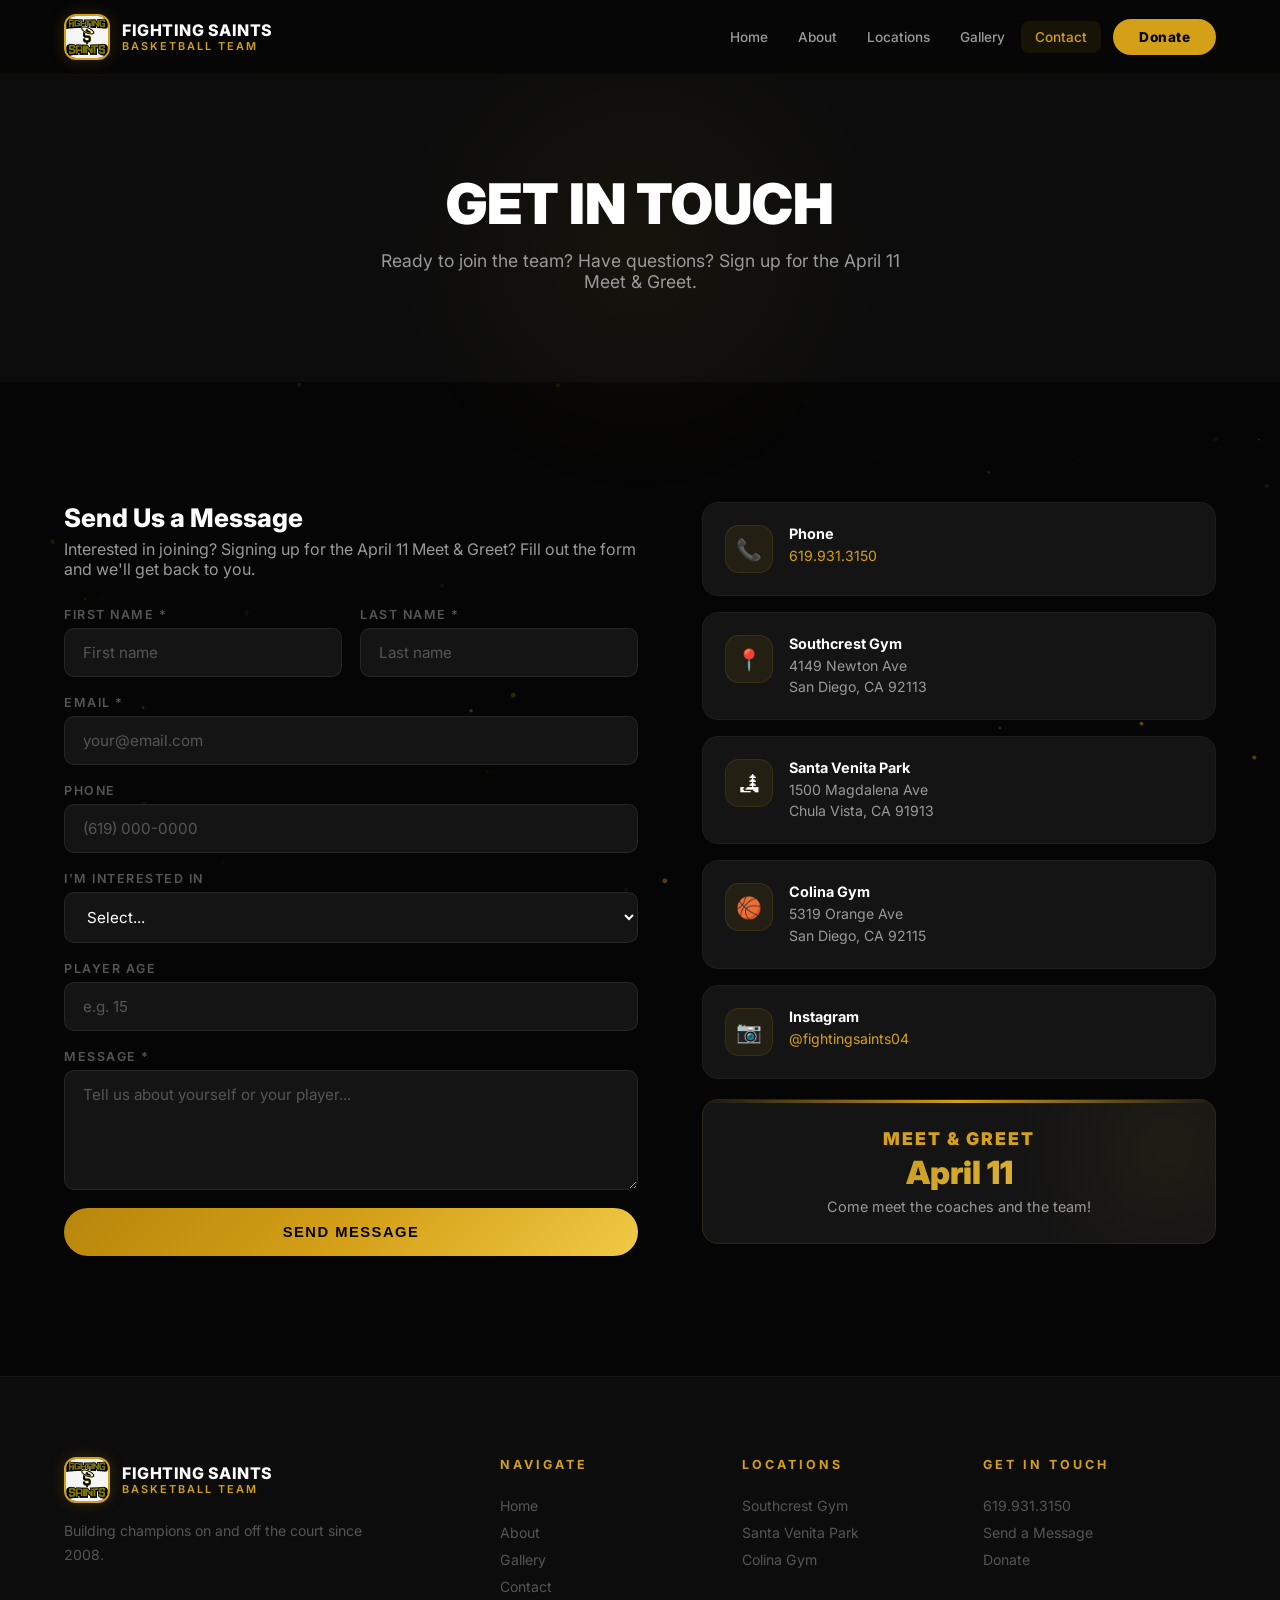
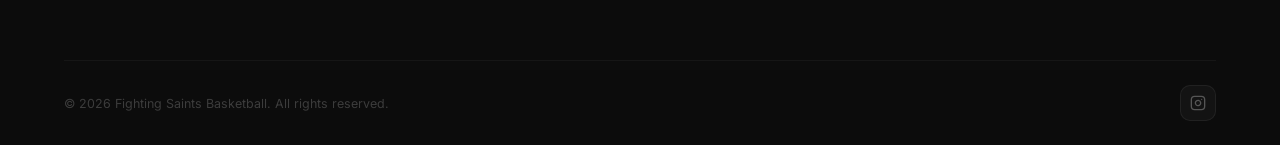
==== contact.html @ 41a9d27e "Fighting Saints Basketball website - complete build Full static site with black & gold theme, partic" ====
<!DOCTYPE html>
<html lang="en">
<head>
  <meta charset="UTF-8">
  <meta name="viewport" content="width=device-width, initial-scale=1.0">
  <title>Contact | Fighting Saints Basketball</title>
  <link rel="preconnect" href="https://fonts.googleapis.com">
  <link href="https://fonts.googleapis.com/css2?family=Inter:wght@400;500;600;700;800;900&display=swap" rel="stylesheet">
  <link rel="stylesheet" href="css/styles.css">
  <link rel="icon" href="images/logo.jpeg">
</head>
<body>
  <canvas id="particles"></canvas>

  <header class="header">
    <nav class="nav">
      <a href="index.html" class="logo">
        <img src="images/logo.jpeg" alt="Fighting Saints" class="logo-img">
        <div class="logo-text">Fighting Saints<span>Basketball Team</span></div>
      </a>
      <div class="nav-links">
        <a href="index.html">Home</a>
        <a href="index.html#about">About</a>
        <a href="index.html#locations">Locations</a>
        <a href="gallery.html">Gallery</a>
        <a href="contact.html" class="active">Contact</a>
        <a href="donate.html" class="btn-donate">Donate</a>
      </div>
      <button class="menu-toggle" aria-label="Menu"><span></span><span></span><span></span></button>
    </nav>
  </header>

  <section class="page-hero">
    <h1>Get in Touch</h1>
    <p>Ready to join the team? Have questions? Sign up for the April 11 Meet &amp; Greet.</p>
  </section>

  <section class="section">
    <div class="container">
      <div class="contact-grid">
        <div class="reveal-left">
          <h3 style="font-size:1.6rem; font-weight:800; margin-bottom:6px;">Send Us a Message</h3>
          <p style="color:var(--gray); margin-bottom:28px;">Interested in joining? Signing up for the April 11 Meet &amp; Greet? Fill out the form and we'll get back to you.</p>
          <form class="contact-form">
            <div class="form-row">
              <div class="form-group"><label for="firstName">First Name *</label><input type="text" id="firstName" name="name" required placeholder="First name"></div>
              <div class="form-group"><label for="lastName">Last Name *</label><input type="text" id="lastName" required placeholder="Last name"></div>
            </div>
            <div class="form-group"><label for="email">Email *</label><input type="email" id="email" name="email" required placeholder="your@email.com"></div>
            <div class="form-group"><label for="phone">Phone</label><input type="tel" id="phone" placeholder="(619) 000-0000"></div>
            <div class="form-group">
              <label for="subject">I'm Interested In</label>
              <select id="subject">
                <option value="">Select...</option>
                <option value="meetgreet">April 11 Meet &amp; Greet</option>
                <option value="tryout">Player Tryouts</option>
                <option value="volunteer">Volunteering / Coaching</option>
                <option value="donate">Donations</option>
                <option value="other">Other</option>
              </select>
            </div>
            <div class="form-group"><label for="playerAge">Player Age</label><input type="number" id="playerAge" min="5" max="19" placeholder="e.g. 15"></div>
            <div class="form-group"><label for="message">Message *</label><textarea id="message" name="message" required placeholder="Tell us about yourself or your player..."></textarea></div>
            <button type="submit" class="btn btn-gold" style="width:100%;">Send Message</button>
          </form>
        </div>
        <div class="reveal-right">
          <div class="contact-cards">
            <div class="contact-card"><div class="contact-icon">&#128222;</div><div><h4>Phone</h4><p><a href="tel:6199313150" style="color:var(--gold);">619.931.3150</a></p></div></div>
            <div class="contact-card"><div class="contact-icon">&#128205;</div><div><h4>Southcrest Gym</h4><p>4149 Newton Ave<br>San Diego, CA 92113</p></div></div>
            <div class="contact-card"><div class="contact-icon">&#127966;</div><div><h4>Santa Venita Park</h4><p>1500 Magdalena Ave<br>Chula Vista, CA 91913</p></div></div>
            <div class="contact-card"><div class="contact-icon">&#127936;</div><div><h4>Colina Gym</h4><p>5319 Orange Ave<br>San Diego, CA 92115</p></div></div>
            <div class="contact-card"><div class="contact-icon">&#128247;</div><div><h4>Instagram</h4><p><a href="https://www.instagram.com/fightingsaints04" target="_blank" rel="noopener" style="color:var(--gold);">@fightingsaints04</a></p></div></div>
          </div>
          <div class="meet-greet reveal" style="margin-top:20px; padding:28px;">
            <h3 style="font-size:1.1rem;">Meet &amp; Greet</h3>
            <div class="date-big" style="font-size:2rem;">April 11</div>
            <p class="details" style="margin:8px 0 0; font-size:0.9rem;">Come meet the coaches and the team!</p>
          </div>
        </div>
      </div>
    </div>
  </section>

  <footer class="footer">
    <div class="container">
      <div class="footer-grid">
        <div class="footer-brand">
          <a href="index.html" class="logo"><img src="images/logo.jpeg" alt="Fighting Saints" class="logo-img"><div class="logo-text">Fighting Saints<span>Basketball Team</span></div></a>
          <p style="margin-top:16px;">Building champions on and off the court since 2008.</p>
        </div>
        <div class="footer-col"><h4>Navigate</h4><a href="index.html">Home</a><a href="index.html#about">About</a><a href="gallery.html">Gallery</a><a href="contact.html">Contact</a></div>
        <div class="footer-col"><h4>Locations</h4><a href="index.html#locations">Southcrest Gym</a><a href="index.html#locations">Santa Venita Park</a><a href="index.html#locations">Colina Gym</a></div>
        <div class="footer-col"><h4>Get in Touch</h4><a href="tel:6199313150">619.931.3150</a><a href="contact.html">Send a Message</a><a href="donate.html">Donate</a></div>
      </div>
      <div class="footer-bottom">
        <p>&copy; 2026 Fighting Saints Basketball. All rights reserved.</p>
        <div class="social-links"><a href="https://www.instagram.com/fightingsaints04" target="_blank" rel="noopener" aria-label="Instagram"><svg width="16" height="16" viewBox="0 0 24 24" fill="none" stroke="currentColor" stroke-width="2" stroke-linecap="round" stroke-linejoin="round"><rect x="2" y="2" width="20" height="20" rx="5"/><path d="M16 11.37A4 4 0 1 1 12.63 8 4 4 0 0 1 16 11.37z"/><line x1="17.5" y1="6.5" x2="17.51" y2="6.5"/></svg></a></div>
      </div>
    </div>
  </footer>

  <script src="js/main.js"></script>
</body>
</html>
---- css/styles.css ----
/* ===== RESET & VARIABLES ===== */
*, *::before, *::after { margin: 0; padding: 0; box-sizing: border-box; }

:root {
  --black: #050505;
  --black-2: #0c0c0c;
  --black-3: #141414;
  --black-card: #111111;
  --gold: #d4a017;
  --gold-light: #f0c946;
  --gold-dark: #b8860b;
  --gold-glow: rgba(212,160,23,0.35);
  --gold-subtle: rgba(212,160,23,0.08);
  --white: #ffffff;
  --gray: #999;
  --gray-dark: #555;
  --radius: 16px;
  --radius-sm: 10px;
  --transition: all 0.35s cubic-bezier(.4,0,.2,1);
}

html { scroll-behavior: smooth; font-size: 16px; }

body {
  font-family: 'Inter', system-ui, -apple-system, sans-serif;
  color: var(--white);
  background: var(--black);
  overflow-x: hidden;
  -webkit-font-smoothing: antialiased;
}

a { text-decoration: none; color: inherit; transition: var(--transition); }
ul { list-style: none; }
img { max-width: 100%; height: auto; display: block; }
.container { max-width: 1200px; margin: 0 auto; padding: 0 24px; }

/* ===== PARTICLE CANVAS ===== */
#particles {
  position: fixed;
  top: 0; left: 0;
  width: 100%; height: 100%;
  z-index: 0;
  pointer-events: none;
}

/* ===== HEADER ===== */
.header {
  position: fixed; top: 0; left: 0; width: 100%; z-index: 1000;
  background: rgba(5,5,5,0.7);
  backdrop-filter: blur(24px);
  -webkit-backdrop-filter: blur(24px);
  border-bottom: 1px solid rgba(212,160,23,0.06);
  transition: var(--transition);
}
.header.scrolled {
  background: rgba(5,5,5,0.95);
  border-bottom-color: rgba(212,160,23,0.15);
  box-shadow: 0 4px 30px rgba(0,0,0,0.5);
}

.nav {
  display: flex; align-items: center; justify-content: space-between;
  padding: 14px 24px; max-width: 1200px; margin: 0 auto;
}

.logo { display: flex; align-items: center; gap: 12px; }
.logo-img {
  width: 46px; height: 46px; border-radius: 12px;
  object-fit: cover; border: 2px solid var(--gold);
  box-shadow: 0 0 15px rgba(212,160,23,0.2);
}
.logo-text {
  font-size: 1rem; font-weight: 800; color: var(--white);
  letter-spacing: 0.5px; text-transform: uppercase; line-height: 1.2;
}
.logo-text span { color: var(--gold); display: block; font-size: 0.68rem; letter-spacing: 2px; font-weight: 600; }

.nav-links { display: flex; align-items: center; gap: 2px; }
.nav-links a {
  color: rgba(255,255,255,0.6); padding: 8px 14px; border-radius: 8px;
  font-weight: 500; font-size: 0.85rem; transition: var(--transition);
}
.nav-links a:hover, .nav-links a.active { color: var(--gold); background: var(--gold-subtle); }
.nav-links .btn-donate {
  background: var(--gold); color: var(--black); font-weight: 800;
  padding: 10px 26px; border-radius: 50px; margin-left: 10px; letter-spacing: 0.5px;
}
.nav-links .btn-donate:hover {
  background: var(--gold-light); transform: translateY(-2px);
  box-shadow: 0 4px 25px var(--gold-glow);
}

.menu-toggle {
  display: none; flex-direction: column; gap: 5px;
  background: none; border: none; cursor: pointer; padding: 8px; z-index: 1001;
}
.menu-toggle span { width: 24px; height: 2px; background: var(--gold); border-radius: 2px; transition: var(--transition); }

/* ===== HERO ===== */
.hero {
  position: relative; min-height: 100vh;
  display: flex; align-items: center; justify-content: center;
  text-align: center; overflow: hidden;
}
.hero-bg {
  position: absolute; inset: 0; z-index: 1;
}
.hero-bg-img {
  position: absolute; inset: 0;
  background: url('') center/cover no-repeat;
  filter: brightness(0.15);
}
.hero-bg::after {
  content: ''; position: absolute; inset: 0;
  background:
    radial-gradient(ellipse at 30% 40%, rgba(212,160,23,0.12) 0%, transparent 55%),
    radial-gradient(ellipse at 70% 60%, rgba(212,160,23,0.08) 0%, transparent 55%),
    linear-gradient(180deg, rgba(5,5,5,0.6) 0%, var(--black) 100%);
}

.hero-content {
  position: relative; z-index: 2;
  padding: 140px 24px 100px; max-width: 950px;
}

.hero-logo {
  width: 130px; height: 130px; border-radius: 28px;
  object-fit: cover; margin: 0 auto 36px;
  border: 3px solid rgba(212,160,23,0.5);
  box-shadow: 0 0 60px rgba(212,160,23,0.2), 0 0 120px rgba(212,160,23,0.08);
  animation: logoPulse 4s ease-in-out infinite;
}
@keyframes logoPulse {
  0%, 100% { box-shadow: 0 0 60px rgba(212,160,23,0.2), 0 0 120px rgba(212,160,23,0.08); }
  50% { box-shadow: 0 0 80px rgba(212,160,23,0.35), 0 0 160px rgba(212,160,23,0.12); }
}

.hero-badge {
  display: inline-flex; align-items: center; gap: 8px;
  background: var(--gold-subtle); color: var(--gold);
  padding: 10px 28px; border-radius: 50px;
  font-size: 0.78rem; font-weight: 700; letter-spacing: 3px; text-transform: uppercase;
  margin-bottom: 28px; border: 1px solid rgba(212,160,23,0.2);
  animation: badgeGlow 3s ease-in-out infinite;
}
.hero-badge .pulse-dot {
  width: 8px; height: 8px; background: var(--gold); border-radius: 50%;
  animation: pulseDot 2s ease-in-out infinite;
}
@keyframes pulseDot {
  0%, 100% { opacity: 1; transform: scale(1); }
  50% { opacity: 0.4; transform: scale(0.7); }
}
@keyframes badgeGlow {
  0%, 100% { box-shadow: none; }
  50% { box-shadow: 0 0 20px rgba(212,160,23,0.15); }
}

.hero h1 {
  font-size: clamp(3rem, 7vw, 5.5rem); font-weight: 900;
  line-height: 1.02; margin-bottom: 24px;
  text-transform: uppercase; letter-spacing: -2px;
}
.hero h1 .gold {
  color: var(--gold);
  text-shadow: 0 0 60px rgba(212,160,23,0.25);
  background: linear-gradient(135deg, var(--gold-dark), var(--gold-light));
  -webkit-background-clip: text; -webkit-text-fill-color: transparent;
  background-clip: text;
}

.hero-sub {
  font-size: 1.2rem; color: rgba(255,255,255,0.55);
  max-width: 620px; margin: 0 auto 28px; line-height: 1.7;
}

.hero-cta-box {
  background: rgba(212,160,23,0.06); border: 1px solid rgba(212,160,23,0.15);
  border-radius: var(--radius); padding: 20px 40px;
  display: inline-block; margin-bottom: 36px;
  backdrop-filter: blur(10px);
}
.hero-cta-box .label { font-size: 0.75rem; color: var(--gray); letter-spacing: 2px; text-transform: uppercase; }
.hero-cta-box .date { font-size: 1.8rem; font-weight: 900; color: var(--gold); }

.hero-buttons { display: flex; gap: 16px; justify-content: center; flex-wrap: wrap; }

/* Scroll indicator */
.scroll-indicator {
  position: absolute; bottom: 40px; left: 50%; transform: translateX(-50%);
  z-index: 3; display: flex; flex-direction: column; align-items: center; gap: 8px;
}
.scroll-indicator span { font-size: 0.7rem; color: var(--gray-dark); letter-spacing: 3px; text-transform: uppercase; }
.scroll-line {
  width: 1px; height: 50px; background: linear-gradient(to bottom, var(--gold), transparent);
  animation: scrollPulse 2s ease-in-out infinite;
}
@keyframes scrollPulse {
  0%,100% { opacity: 0.3; height: 40px; }
  50% { opacity: 1; height: 55px; }
}

/* ===== BUTTONS ===== */
.btn {
  display: inline-flex; align-items: center; justify-content: center; gap: 8px;
  padding: 16px 38px; border-radius: 50px; font-weight: 700; font-size: 0.92rem;
  cursor: pointer; border: none; transition: var(--transition);
  text-transform: uppercase; letter-spacing: 1.5px; white-space: nowrap;
  position: relative; overflow: hidden;
}
.btn::before {
  content: ''; position: absolute; top: 0; left: -100%;
  width: 100%; height: 100%;
  background: linear-gradient(90deg, transparent, rgba(255,255,255,0.15), transparent);
  transition: left 0.5s;
}
.btn:hover::before { left: 100%; }

.btn-gold { background: linear-gradient(135deg, var(--gold-dark), var(--gold), var(--gold-light)); color: var(--black); }
.btn-gold:hover { transform: translateY(-3px); box-shadow: 0 8px 40px var(--gold-glow); }
.btn-outline { background: transparent; color: var(--white); border: 2px solid rgba(255,255,255,0.2); }
.btn-outline:hover { border-color: var(--gold); color: var(--gold); transform: translateY(-3px); }
.btn-white { background: var(--white); color: var(--black); }
.btn-white:hover { transform: translateY(-3px); box-shadow: 0 8px 30px rgba(255,255,255,0.15); }
.btn-sm { padding: 12px 28px; font-size: 0.82rem; }

/* ===== SECTIONS ===== */
.section { padding: 120px 0; position: relative; z-index: 1; }
.section-dark { background: var(--black-2); }

.section-header { text-align: center; margin-bottom: 72px; }
.section-label {
  display: inline-block; color: var(--gold); font-weight: 700;
  font-size: 0.75rem; letter-spacing: 5px; text-transform: uppercase; margin-bottom: 14px;
}
.section-header h2 {
  font-size: clamp(2.2rem, 4.5vw, 3.2rem); font-weight: 900;
  margin-bottom: 16px; line-height: 1.1; text-transform: uppercase;
}
.section-header p { font-size: 1.05rem; color: var(--gray); max-width: 580px; margin: 0 auto; }

/* ===== PHOTO MARQUEE (infinite scroll) ===== */
.marquee-section { padding: 80px 0; overflow: hidden; position: relative; z-index: 1; }
.marquee-track {
  display: flex; gap: 16px; width: max-content;
  animation: marquee 40s linear infinite;
}
.marquee-track:hover { animation-play-state: paused; }

@keyframes marquee {
  0% { transform: translateX(0); }
  100% { transform: translateX(-50%); }
}

.marquee-item {
  width: 320px; height: 220px; border-radius: var(--radius);
  overflow: hidden; flex-shrink: 0; position: relative;
  border: 1px solid rgba(255,255,255,0.05);
}
.marquee-item img {
  width: 100%; height: 100%; object-fit: cover;
  transition: transform 0.6s ease;
}
.marquee-item:hover img { transform: scale(1.08); }
.marquee-item::after {
  content: ''; position: absolute; inset: 0;
  background: linear-gradient(to top, rgba(0,0,0,0.5), transparent 60%);
  opacity: 0; transition: var(--transition);
}
.marquee-item:hover::after { opacity: 1; }

/* Second marquee - reverse direction */
.marquee-track-reverse { animation-direction: reverse; }

/* ===== MEET & GREET ===== */
.meet-greet {
  background: var(--black-3); border: 1px solid rgba(212,160,23,0.12);
  border-radius: var(--radius); padding: 56px 48px; text-align: center;
  position: relative; overflow: hidden;
}
.meet-greet::before {
  content: ''; position: absolute; top: 0; left: 0;
  width: 100%; height: 3px;
  background: linear-gradient(90deg, transparent, var(--gold), transparent);
}
.meet-greet::after {
  content: ''; position: absolute; top: -100px; right: -100px;
  width: 300px; height: 300px;
  background: radial-gradient(circle, rgba(212,160,23,0.06), transparent 70%);
}
.meet-greet h3 {
  font-size: 1.6rem; font-weight: 900; color: var(--gold);
  text-transform: uppercase; margin-bottom: 6px; letter-spacing: 2px;
}
.meet-greet .date-big {
  font-size: clamp(2.5rem, 5vw, 4rem); font-weight: 900; line-height: 1.1;
  background: linear-gradient(135deg, var(--gold-dark), var(--gold-light));
  -webkit-background-clip: text; -webkit-text-fill-color: transparent; background-clip: text;
}
.meet-greet .details { color: var(--gray); font-size: 1.05rem; margin: 16px 0 32px; }

.countdown { display: flex; gap: 14px; justify-content: center; margin-bottom: 36px; flex-wrap: wrap; }
.countdown-item {
  background: rgba(212,160,23,0.05); border: 1px solid rgba(212,160,23,0.12);
  border-radius: 14px; padding: 18px 24px; min-width: 90px;
  transition: var(--transition);
}
.countdown-item:hover { border-color: rgba(212,160,23,0.3); background: rgba(212,160,23,0.08); }
.countdown-item .number { font-size: 2.4rem; font-weight: 900; color: var(--gold); line-height: 1; }
.countdown-item .unit { font-size: 0.65rem; color: var(--gray-dark); text-transform: uppercase; letter-spacing: 3px; margin-top: 6px; }

/* ===== STATS BAR ===== */
.stats-bar {
  display: grid; grid-template-columns: repeat(4, 1fr); gap: 1px;
  background: rgba(212,160,23,0.08); border-radius: var(--radius);
  overflow: hidden; border: 1px solid rgba(212,160,23,0.1);
}
.stat-item {
  padding: 40px 24px; text-align: center; background: var(--black-2);
  transition: var(--transition);
}
.stat-item:hover { background: var(--black-3); }
.stat-number {
  font-size: 2.8rem; font-weight: 900; color: var(--gold); line-height: 1;
  background: linear-gradient(135deg, var(--gold-dark), var(--gold-light));
  -webkit-background-clip: text; -webkit-text-fill-color: transparent; background-clip: text;
}
.stat-label { font-size: 0.72rem; color: var(--gray); text-transform: uppercase; letter-spacing: 3px; margin-top: 8px; }

/* ===== LOCATION CARDS ===== */
.locations-grid { display: grid; grid-template-columns: repeat(3, 1fr); gap: 20px; }
.location-card {
  background: var(--black-card); border: 1px solid rgba(255,255,255,0.04);
  border-radius: var(--radius); padding: 36px; transition: var(--transition);
  position: relative; overflow: hidden;
}
.location-card::before {
  content: ''; position: absolute; top: 0; left: 0;
  width: 100%; height: 3px; background: var(--gold);
  transform: scaleX(0); transform-origin: left; transition: transform 0.5s ease;
}
.location-card:hover::before { transform: scaleX(1); }
.location-card:hover { border-color: rgba(212,160,23,0.15); transform: translateY(-6px); box-shadow: 0 20px 60px rgba(0,0,0,0.4); }
.location-card::after {
  content: ''; position: absolute; top: -80px; right: -80px;
  width: 200px; height: 200px;
  background: radial-gradient(circle, rgba(212,160,23,0.04), transparent 70%);
  opacity: 0; transition: var(--transition);
}
.location-card:hover::after { opacity: 1; }

.location-badge {
  display: inline-block; padding: 5px 14px; border-radius: 50px;
  font-size: 0.68rem; font-weight: 700; text-transform: uppercase; letter-spacing: 1.5px; margin-bottom: 18px;
}
.badge-indoor { background: rgba(212,160,23,0.1); color: var(--gold); border: 1px solid rgba(212,160,23,0.15); }
.badge-outdoor { background: rgba(76,175,80,0.1); color: #66bb6a; border: 1px solid rgba(76,175,80,0.15); }
.location-card h3 { font-size: 1.35rem; font-weight: 800; margin-bottom: 10px; }
.location-card .address { color: var(--gray); font-size: 0.92rem; margin-bottom: 20px; line-height: 1.7; }
.location-card .map-link {
  color: var(--gold); font-weight: 600; font-size: 0.88rem;
  display: inline-flex; align-items: center; gap: 6px;
}
.location-card .map-link:hover { color: var(--gold-light); gap: 10px; }

/* ===== FOUNDER ===== */
.founder-grid { display: grid; grid-template-columns: 420px 1fr; gap: 72px; align-items: center; }
.founder-image { position: relative; }
.founder-image img {
  width: 100%; height: 520px; object-fit: cover; object-position: top;
  border-radius: var(--radius); border: 2px solid rgba(212,160,23,0.2);
}
.founder-image::before {
  content: ''; position: absolute; inset: -2px; border-radius: var(--radius);
  background: linear-gradient(135deg, var(--gold), transparent 50%);
  z-index: -1; opacity: 0.3;
}
.founder-image::after {
  content: ''; position: absolute; bottom: -16px; right: -16px;
  width: 140px; height: 140px; border: 2px solid rgba(212,160,23,0.2);
  border-radius: var(--radius); z-index: -1;
}
.founder-content .section-label { text-align: left; }
.founder-content h2 { font-size: 2.8rem; font-weight: 900; margin-bottom: 6px; text-transform: uppercase; }
.founder-content .title { color: var(--gold); font-weight: 600; font-size: 1.1rem; margin-bottom: 28px; letter-spacing: 1px; }
.founder-content p { color: var(--gray); font-size: 1.02rem; margin-bottom: 16px; line-height: 1.8; }
.founder-stats {
  display: flex; gap: 40px; margin-top: 36px; padding-top: 36px;
  border-top: 1px solid rgba(255,255,255,0.06);
}
.founder-stat .number {
  font-size: 2.2rem; font-weight: 900; line-height: 1;
  background: linear-gradient(135deg, var(--gold-dark), var(--gold-light));
  -webkit-background-clip: text; -webkit-text-fill-color: transparent; background-clip: text;
}
.founder-stat .label { font-size: 0.72rem; color: var(--gray-dark); text-transform: uppercase; letter-spacing: 2px; margin-top: 6px; }

/* ===== VISION / MISSION ===== */
.vm-grid { display: grid; grid-template-columns: 1fr 1fr; gap: 24px; }
.vm-card {
  background: var(--black-card); border: 1px solid rgba(255,255,255,0.04);
  border-radius: var(--radius); padding: 44px; transition: var(--transition);
  position: relative; overflow: hidden;
}
.vm-card::before {
  content: ''; position: absolute; top: 0; left: 0; width: 4px; height: 100%;
  background: linear-gradient(to bottom, var(--gold), transparent);
}
.vm-card:hover { border-color: rgba(212,160,23,0.15); transform: translateY(-4px); }
.vm-card h3 { font-size: 1.3rem; font-weight: 800; color: var(--gold); margin-bottom: 16px; text-transform: uppercase; letter-spacing: 2px; }
.vm-card p { color: var(--gray); font-size: 1rem; line-height: 1.9; }

/* ===== GALLERY ===== */
.gallery-section { margin-bottom: 80px; }
.gallery-section:last-child { margin-bottom: 0; }
.gallery-title {
  font-size: 1.4rem; font-weight: 800; margin-bottom: 24px;
  padding-left: 20px; border-left: 3px solid var(--gold); text-transform: uppercase; letter-spacing: 1px;
}
.gallery-grid {
  display: grid; grid-template-columns: repeat(auto-fill, minmax(300px, 1fr)); gap: 14px;
}
.gallery-item {
  position: relative; border-radius: var(--radius); overflow: hidden;
  aspect-ratio: 4/3; cursor: pointer; border: 1px solid rgba(255,255,255,0.04);
  transition: var(--transition);
}
.gallery-item:hover { border-color: rgba(212,160,23,0.2); transform: scale(1.02); z-index: 2; box-shadow: 0 20px 50px rgba(0,0,0,0.5); }
.gallery-item img { width: 100%; height: 100%; object-fit: cover; transition: transform 0.6s ease; }
.gallery-item:hover img { transform: scale(1.1); }
.gallery-item::after {
  content: ''; position: absolute; inset: 0;
  background: linear-gradient(to top, rgba(0,0,0,0.6), transparent 60%);
  opacity: 0; transition: var(--transition);
}
.gallery-item:hover::after { opacity: 1; }
.gallery-item .zoom-icon {
  position: absolute; bottom: 16px; right: 16px; z-index: 2;
  width: 40px; height: 40px; background: rgba(212,160,23,0.9);
  border-radius: 50%; display: flex; align-items: center; justify-content: center;
  opacity: 0; transform: scale(0.7); transition: var(--transition);
}
.gallery-item:hover .zoom-icon { opacity: 1; transform: scale(1); }

/* Video items */
.gallery-item-video { position: relative; aspect-ratio: 4/3; border-radius: var(--radius); overflow: hidden; border: 1px solid rgba(255,255,255,0.04); }
.gallery-item-video video { width: 100%; height: 100%; object-fit: cover; }
.play-overlay {
  position: absolute; inset: 0; display: flex; align-items: center; justify-content: center;
  background: rgba(0,0,0,0.35); cursor: pointer; transition: var(--transition);
}
.play-overlay:hover { background: rgba(0,0,0,0.15); }
.play-circle {
  width: 68px; height: 68px; background: rgba(212,160,23,0.9);
  border-radius: 50%; display: flex; align-items: center; justify-content: center;
  transition: var(--transition); box-shadow: 0 0 30px rgba(212,160,23,0.3);
}
.play-circle::after {
  content: ''; width: 0; height: 0; border-style: solid;
  border-width: 11px 0 11px 19px; border-color: transparent transparent transparent var(--black); margin-left: 4px;
}
.play-overlay:hover .play-circle { transform: scale(1.15); background: var(--gold); box-shadow: 0 0 50px var(--gold-glow); }

/* ===== TESTIMONIAL / QUOTE ===== */
.quote-section {
  padding: 100px 0; text-align: center; position: relative; z-index: 1;
  background: linear-gradient(180deg, var(--black-2), var(--black));
}
.quote-mark { font-size: 6rem; color: rgba(212,160,23,0.15); line-height: 1; font-family: Georgia, serif; }
.quote-text {
  font-size: clamp(1.3rem, 2.5vw, 1.8rem); font-weight: 300;
  color: rgba(255,255,255,0.7); max-width: 750px; margin: -20px auto 20px;
  line-height: 1.7; font-style: italic;
}
.quote-author { color: var(--gold); font-weight: 700; font-size: 1rem; }

/* ===== DONATE ===== */
.donate-grid { display: grid; grid-template-columns: repeat(3, 1fr); gap: 20px; max-width: 900px; margin: 0 auto; }
.donate-card {
  background: var(--black-card); border: 1px solid rgba(255,255,255,0.04);
  border-radius: var(--radius); padding: 44px 28px; text-align: center;
  transition: var(--transition); position: relative;
}
.donate-card:hover { border-color: rgba(212,160,23,0.2); transform: translateY(-8px); box-shadow: 0 20px 60px rgba(0,0,0,0.4); }
.donate-card.featured { border-color: var(--gold); }
.donate-card.featured::before {
  content: 'POPULAR'; position: absolute; top: -11px; left: 50%; transform: translateX(-50%);
  background: linear-gradient(135deg, var(--gold-dark), var(--gold-light)); color: var(--black);
  padding: 4px 22px; border-radius: 50px; font-size: 0.65rem; font-weight: 800; letter-spacing: 2px;
}
.donate-amount {
  font-size: 3.2rem; font-weight: 900; margin-bottom: 6px;
  background: linear-gradient(135deg, var(--gold-dark), var(--gold-light));
  -webkit-background-clip: text; -webkit-text-fill-color: transparent; background-clip: text;
}
.donate-card h3 { font-size: 1.05rem; font-weight: 700; margin-bottom: 12px; text-transform: uppercase; letter-spacing: 1px; }
.donate-card p { color: var(--gray); font-size: 0.88rem; margin-bottom: 28px; line-height: 1.6; }

/* ===== CTA BANNER ===== */
.cta-banner {
  background: linear-gradient(135deg, var(--gold-dark), var(--gold), var(--gold-light));
  border-radius: var(--radius); padding: 60px 52px;
  display: flex; align-items: center; justify-content: space-between; gap: 40px;
  position: relative; overflow: hidden;
}
.cta-banner::before {
  content: ''; position: absolute; top: -50%; right: -20%;
  width: 400px; height: 400px; background: rgba(255,255,255,0.08);
  border-radius: 50%; filter: blur(40px);
}
.cta-banner h3 { font-size: 2rem; font-weight: 900; color: var(--black); text-transform: uppercase; margin-bottom: 8px; position: relative; }
.cta-banner p { color: rgba(0,0,0,0.55); font-size: 1.05rem; max-width: 500px; position: relative; }

/* ===== CONTACT ===== */
.contact-grid { display: grid; grid-template-columns: 1fr 1fr; gap: 64px; }
.contact-form { display: flex; flex-direction: column; gap: 18px; }
.form-group { display: flex; flex-direction: column; gap: 6px; }
.form-group label { font-weight: 600; font-size: 0.78rem; color: var(--gray-dark); text-transform: uppercase; letter-spacing: 1.5px; }
.form-group input, .form-group textarea, .form-group select {
  padding: 14px 18px; border: 1px solid rgba(255,255,255,0.08);
  border-radius: var(--radius-sm); font-size: 0.95rem; font-family: inherit;
  transition: var(--transition); background: var(--black-3); color: var(--white);
}
.form-group input:focus, .form-group textarea:focus, .form-group select:focus {
  outline: none; border-color: var(--gold); box-shadow: 0 0 0 3px rgba(212,160,23,0.08);
}
.form-group input::placeholder, .form-group textarea::placeholder { color: var(--gray-dark); }
.form-group textarea { resize: vertical; min-height: 120px; }
.form-group select option { background: var(--black-3); }
.form-row { display: grid; grid-template-columns: 1fr 1fr; gap: 18px; }

.contact-cards { display: flex; flex-direction: column; gap: 16px; }
.contact-card {
  display: flex; gap: 16px; padding: 22px;
  background: var(--black-3); border: 1px solid rgba(255,255,255,0.04);
  border-radius: var(--radius); transition: var(--transition);
}
.contact-card:hover { border-color: rgba(212,160,23,0.15); }
.contact-icon {
  width: 48px; height: 48px; background: var(--gold-subtle);
  border: 1px solid rgba(212,160,23,0.12); border-radius: 14px;
  display: flex; align-items: center; justify-content: center; font-size: 1.3rem; flex-shrink: 0;
}
.contact-card h4 { font-size: 0.9rem; font-weight: 700; margin-bottom: 3px; }
.contact-card p { color: var(--gray); font-size: 0.88rem; line-height: 1.5; }

/* ===== PAGE HERO ===== */
.page-hero {
  padding: 170px 24px 90px; text-align: center;
  background: var(--black-2); position: relative;
}
.page-hero::before {
  content: ''; position: absolute; top: 0; left: 50%; transform: translateX(-50%);
  width: 500px; height: 500px;
  background: radial-gradient(circle, rgba(212,160,23,0.05), transparent 70%);
}
.page-hero h1 { font-size: clamp(2.2rem, 5vw, 3.5rem); font-weight: 900; text-transform: uppercase; position: relative; }
.page-hero p { font-size: 1.1rem; color: var(--gray); max-width: 550px; margin: 12px auto 0; position: relative; }

/* ===== FOOTER ===== */
.footer { background: var(--black-2); border-top: 1px solid rgba(255,255,255,0.04); padding: 80px 0 0; position: relative; z-index: 1; }
.footer-grid { display: grid; grid-template-columns: 2fr 1fr 1fr 1.2fr; gap: 48px; margin-bottom: 60px; }
.footer-brand { max-width: 320px; }
.footer-brand .logo { margin-bottom: 16px; }
.footer-brand p { color: var(--gray-dark); font-size: 0.88rem; line-height: 1.7; }
.footer-col h4 { color: var(--gold); font-size: 0.78rem; font-weight: 700; margin-bottom: 20px; text-transform: uppercase; letter-spacing: 3px; }
.footer-col a { display: block; padding: 5px 0; font-size: 0.88rem; color: var(--gray-dark); }
.footer-col a:hover { color: var(--gold); padding-left: 6px; }
.footer-bottom {
  border-top: 1px solid rgba(255,255,255,0.04); padding: 24px 0;
  display: flex; justify-content: space-between; align-items: center;
  font-size: 0.78rem; color: rgba(255,255,255,0.2);
}
.social-links { display: flex; gap: 10px; }
.social-links a {
  width: 36px; height: 36px; background: rgba(255,255,255,0.03);
  border: 1px solid rgba(255,255,255,0.06); border-radius: 10px;
  display: flex; align-items: center; justify-content: center; color: var(--gray-dark);
}
.social-links a:hover { background: var(--gold); border-color: var(--gold); color: var(--black); transform: translateY(-3px); }

/* ===== LIGHTBOX ===== */
.lightbox {
  display: none; position: fixed; inset: 0;
  background: rgba(0,0,0,0.96); z-index: 2000;
  align-items: center; justify-content: center; padding: 40px; cursor: pointer;
}
.lightbox.active { display: flex; }
.lightbox img, .lightbox video { max-width: 92vw; max-height: 88vh; object-fit: contain; border-radius: var(--radius); }
.lightbox-close {
  position: absolute; top: 20px; right: 28px; font-size: 2rem; color: var(--white);
  cursor: pointer; width: 48px; height: 48px; display: flex; align-items: center; justify-content: center;
  border-radius: 50%; background: rgba(255,255,255,0.06); transition: var(--transition);
}
.lightbox-close:hover { background: var(--gold); color: var(--black); }

/* ===== INSTAGRAM EMBED ===== */
.instagram-media {
  box-shadow: 0 10px 40px rgba(0,0,0,0.4) !important;
  margin: 0 auto !important;
}
.instagram-media iframe {
  border-radius: 16px !important;
}

/* ===== SCROLL REVEAL ===== */
.reveal { opacity: 0; transform: translateY(50px); transition: opacity 0.8s ease, transform 0.8s ease; }
.reveal.visible { opacity: 1; transform: translateY(0); }
.reveal-left { opacity: 0; transform: translateX(-60px); transition: opacity 0.8s ease, transform 0.8s ease; }
.reveal-left.visible { opacity: 1; transform: translateX(0); }
.reveal-right { opacity: 0; transform: translateX(60px); transition: opacity 0.8s ease, transform 0.8s ease; }
.reveal-right.visible { opacity: 1; transform: translateX(0); }
.reveal-scale { opacity: 0; transform: scale(0.9); transition: opacity 0.8s ease, transform 0.8s ease; }
.reveal-scale.visible { opacity: 1; transform: scale(1); }

/* Stagger children */
.stagger > * { transition-delay: calc(var(--i, 0) * 0.1s); }

/* ===== RESPONSIVE ===== */
@media (max-width: 968px) {
  .nav-links {
    position: fixed; top: 0; right: -100%; width: 280px; height: 100vh;
    background: var(--black); border-left: 1px solid rgba(212,160,23,0.1);
    flex-direction: column; align-items: flex-start; padding: 90px 28px 32px;
    transition: right 0.35s ease; z-index: 1000;
  }
  .nav-links.open { right: 0; }
  .nav-links a { width: 100%; padding: 14px 16px; font-size: 1rem; border-bottom: 1px solid rgba(255,255,255,0.03); }
  .nav-links .btn-donate { margin-left: 0; margin-top: 16px; width: 100%; text-align: center; }
  .menu-toggle { display: flex; }
  .founder-grid { grid-template-columns: 1fr; gap: 40px; }
  .founder-image img { height: 400px; }
  .contact-grid { grid-template-columns: 1fr; gap: 48px; }
  .footer-grid { grid-template-columns: 1fr 1fr; gap: 32px; }
  .cta-banner { flex-direction: column; text-align: center; padding: 40px 28px; }
  .vm-grid { grid-template-columns: 1fr; }
  .form-row { grid-template-columns: 1fr; }
  .locations-grid { grid-template-columns: 1fr; }
  .stats-bar { grid-template-columns: repeat(2, 1fr); }
  .donate-grid { grid-template-columns: 1fr; max-width: 400px; }
  .marquee-item { width: 260px; height: 180px; }
}

@media (max-width: 600px) {
  .section { padding: 80px 0; }
  .hero-content { padding: 120px 16px 80px; }
  .hero h1 { font-size: 2.4rem; letter-spacing: -1px; }
  .hero-logo { width: 100px; height: 100px; border-radius: 22px; }
  .meet-greet { padding: 36px 24px; }
  .meet-greet .date-big { font-size: 2rem; }
  .countdown-item { min-width: 68px; padding: 14px 16px; }
  .countdown-item .number { font-size: 1.7rem; }
  .footer-grid { grid-template-columns: 1fr; }
  .footer-bottom { flex-direction: column; gap: 16px; text-align: center; }
  .founder-stats { flex-wrap: wrap; gap: 24px; }
  .gallery-grid { grid-template-columns: 1fr 1fr; gap: 8px; }
  .stats-bar { grid-template-columns: 1fr 1fr; }
  .scroll-indicator { display: none; }
}
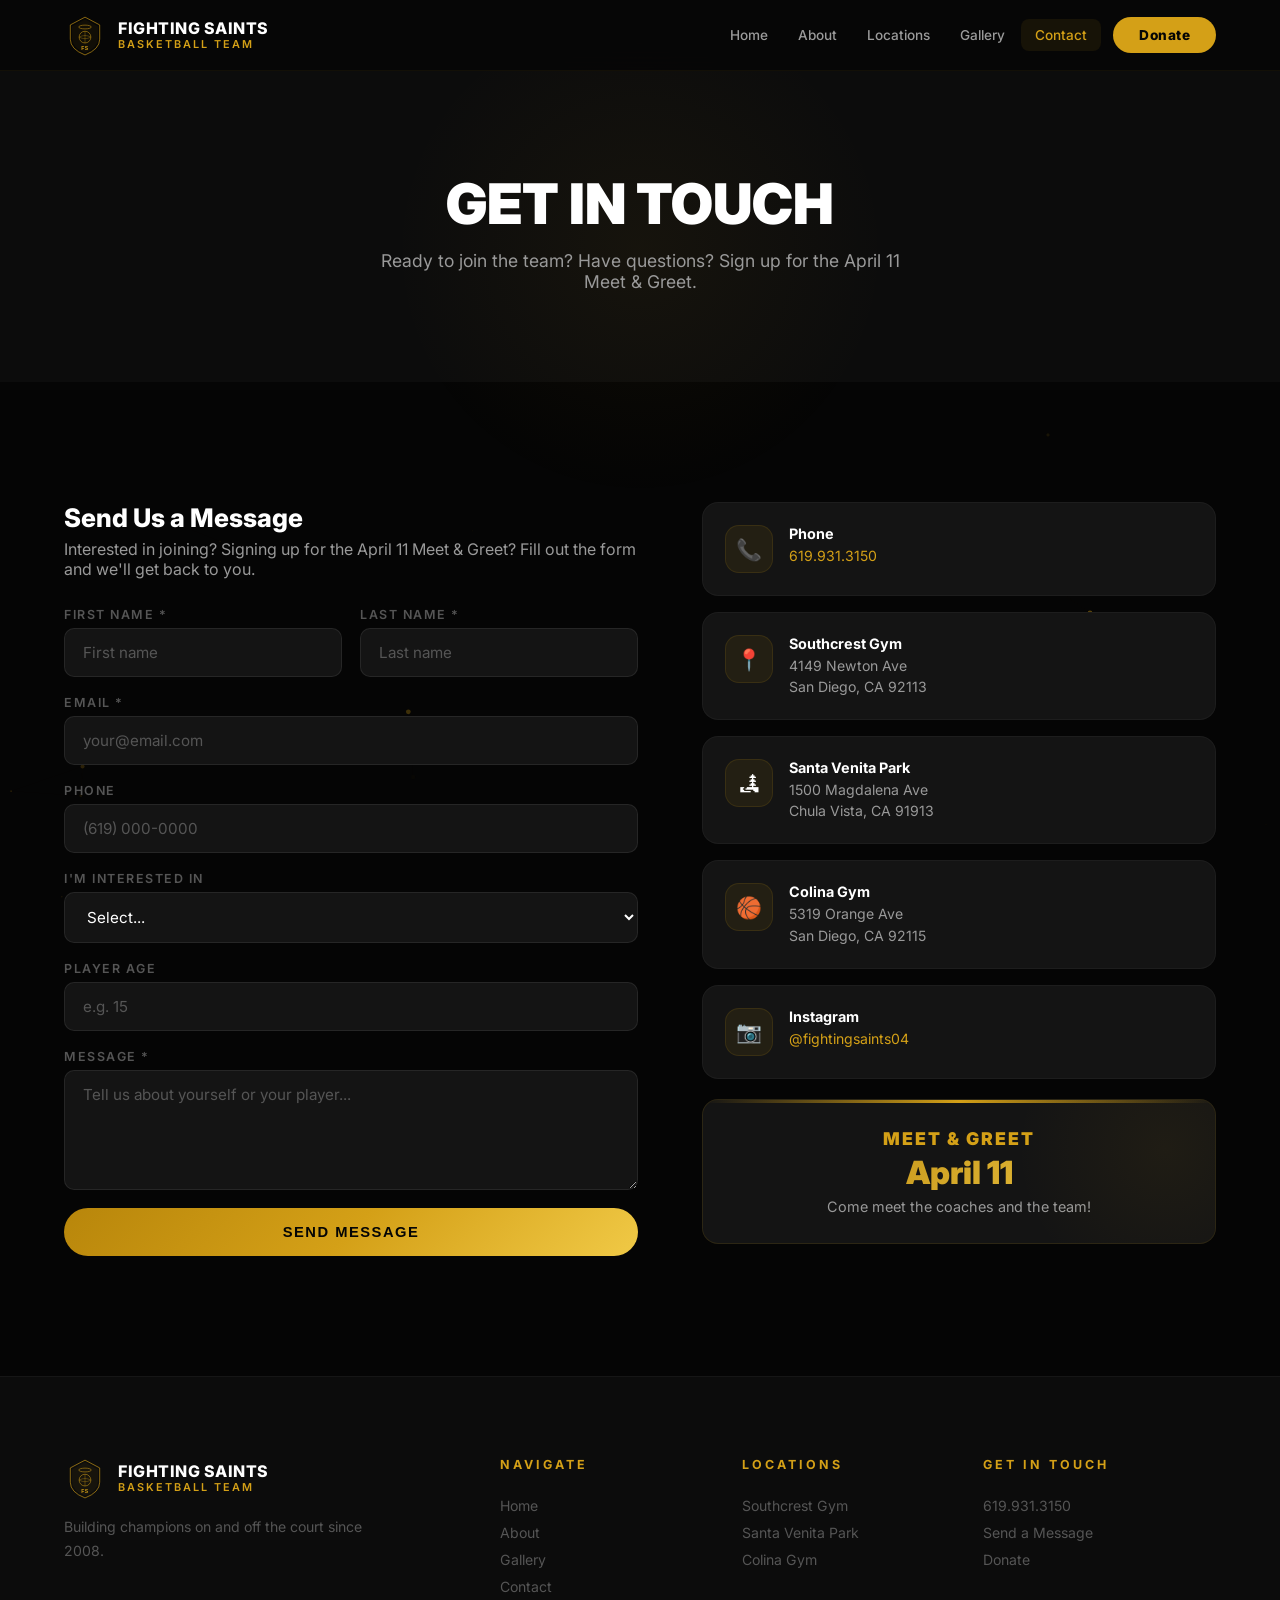
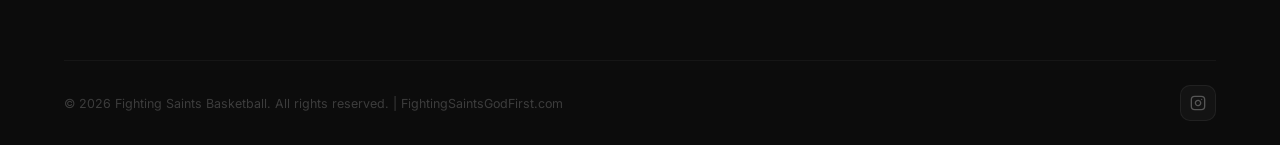
==== commit cd8f8321: "Full website update - new images, bug fixes, performance optimization Co-Authored-By: Claude Opus 4." ====
--- a/contact.html
+++ b/contact.html
@@ -5,9 +5,10 @@
   <meta name="viewport" content="width=device-width, initial-scale=1.0">
   <title>Contact | Fighting Saints Basketball</title>
   <link rel="preconnect" href="https://fonts.googleapis.com">
+  <link rel="preconnect" href="https://fonts.gstatic.com" crossorigin>
   <link href="https://fonts.googleapis.com/css2?family=Inter:wght@400;500;600;700;800;900&display=swap" rel="stylesheet">
   <link rel="stylesheet" href="css/styles.css">
-  <link rel="icon" href="images/logo.jpeg">
+  <link rel="icon" href="images/logo-nav.svg" type="image/svg+xml">
 </head>
 <body>
   <canvas id="particles"></canvas>
@@ -15,7 +16,7 @@
   <header class="header">
     <nav class="nav">
       <a href="index.html" class="logo">
-        <img src="images/logo.jpeg" alt="Fighting Saints" class="logo-img">
+        <img src="images/logo-nav.svg" alt="Fighting Saints" class="logo-img">
         <div class="logo-text">Fighting Saints<span>Basketball Team</span></div>
       </a>
       <div class="nav-links">
@@ -43,14 +44,14 @@
           <p style="color:var(--gray); margin-bottom:28px;">Interested in joining? Signing up for the April 11 Meet &amp; Greet? Fill out the form and we'll get back to you.</p>
           <form class="contact-form">
             <div class="form-row">
-              <div class="form-group"><label for="firstName">First Name *</label><input type="text" id="firstName" name="name" required placeholder="First name"></div>
-              <div class="form-group"><label for="lastName">Last Name *</label><input type="text" id="lastName" required placeholder="Last name"></div>
+              <div class="form-group"><label for="firstName">First Name *</label><input type="text" id="firstName" name="firstName" required placeholder="First name"></div>
+              <div class="form-group"><label for="lastName">Last Name *</label><input type="text" id="lastName" name="lastName" required placeholder="Last name"></div>
             </div>
             <div class="form-group"><label for="email">Email *</label><input type="email" id="email" name="email" required placeholder="your@email.com"></div>
-            <div class="form-group"><label for="phone">Phone</label><input type="tel" id="phone" placeholder="(619) 000-0000"></div>
+            <div class="form-group"><label for="phone">Phone</label><input type="tel" id="phone" name="phone" placeholder="(619) 000-0000"></div>
             <div class="form-group">
               <label for="subject">I'm Interested In</label>
-              <select id="subject">
+              <select id="subject" name="subject">
                 <option value="">Select...</option>
                 <option value="meetgreet">April 11 Meet &amp; Greet</option>
                 <option value="tryout">Player Tryouts</option>
@@ -59,7 +60,7 @@
                 <option value="other">Other</option>
               </select>
             </div>
-            <div class="form-group"><label for="playerAge">Player Age</label><input type="number" id="playerAge" min="5" max="19" placeholder="e.g. 15"></div>
+            <div class="form-group"><label for="playerAge">Player Age</label><input type="number" id="playerAge" name="playerAge" min="5" max="19" placeholder="e.g. 15"></div>
             <div class="form-group"><label for="message">Message *</label><textarea id="message" name="message" required placeholder="Tell us about yourself or your player..."></textarea></div>
             <button type="submit" class="btn btn-gold" style="width:100%;">Send Message</button>
           </form>
@@ -86,7 +87,7 @@
     <div class="container">
       <div class="footer-grid">
         <div class="footer-brand">
-          <a href="index.html" class="logo"><img src="images/logo.jpeg" alt="Fighting Saints" class="logo-img"><div class="logo-text">Fighting Saints<span>Basketball Team</span></div></a>
+          <a href="index.html" class="logo"><img src="images/logo-nav.svg" alt="Fighting Saints" class="logo-img"><div class="logo-text">Fighting Saints<span>Basketball Team</span></div></a>
           <p style="margin-top:16px;">Building champions on and off the court since 2008.</p>
         </div>
         <div class="footer-col"><h4>Navigate</h4><a href="index.html">Home</a><a href="index.html#about">About</a><a href="gallery.html">Gallery</a><a href="contact.html">Contact</a></div>
@@ -94,12 +95,13 @@
         <div class="footer-col"><h4>Get in Touch</h4><a href="tel:6199313150">619.931.3150</a><a href="contact.html">Send a Message</a><a href="donate.html">Donate</a></div>
       </div>
       <div class="footer-bottom">
-        <p>&copy; 2026 Fighting Saints Basketball. All rights reserved.</p>
+        <p>&copy; 2026 Fighting Saints Basketball. All rights reserved. | FightingSaintsGodFirst.com</p>
         <div class="social-links"><a href="https://www.instagram.com/fightingsaints04" target="_blank" rel="noopener" aria-label="Instagram"><svg width="16" height="16" viewBox="0 0 24 24" fill="none" stroke="currentColor" stroke-width="2" stroke-linecap="round" stroke-linejoin="round"><rect x="2" y="2" width="20" height="20" rx="5"/><path d="M16 11.37A4 4 0 1 1 12.63 8 4 4 0 0 1 16 11.37z"/><line x1="17.5" y1="6.5" x2="17.51" y2="6.5"/></svg></a></div>
       </div>
     </div>
   </footer>
 
+  <div class="lightbox"><div class="lightbox-close">&times;</div><div class="lightbox-content"></div></div>
   <script src="js/main.js"></script>
 </body>
 </html>
--- a/css/styles.css
+++ b/css/styles.css
@@ -65,9 +65,8 @@
 
 .logo { display: flex; align-items: center; gap: 12px; }
 .logo-img {
-  width: 46px; height: 46px; border-radius: 12px;
-  object-fit: cover; border: 2px solid var(--gold);
-  box-shadow: 0 0 15px rgba(212,160,23,0.2);
+  width: 42px; height: 42px; border-radius: 0;
+  object-fit: contain; border: none;
 }
 .logo-text {
   font-size: 1rem; font-weight: 800; color: var(--white);
@@ -96,92 +95,92 @@
 }
 .menu-toggle span { width: 24px; height: 2px; background: var(--gold); border-radius: 2px; transition: var(--transition); }
 
-/* ===== HERO ===== */
+/* ===== HERO WITH VIDEO ===== */
 .hero {
   position: relative; min-height: 100vh;
   display: flex; align-items: center; justify-content: center;
   text-align: center; overflow: hidden;
 }
-.hero-bg {
-  position: absolute; inset: 0; z-index: 1;
-}
-.hero-bg-img {
+
+.hero-video-wrap {
+  position: absolute; inset: 0; z-index: 0;
+}
+.hero-video {
+  width: 100%; height: 100%;
+  object-fit: cover;
+  filter: brightness(0.35) contrast(1.15) saturate(0.7);
+  will-change: transform;
+}
+.hero-video-overlay {
   position: absolute; inset: 0;
-  background: url('') center/cover no-repeat;
-  filter: brightness(0.15);
-}
-.hero-bg::after {
-  content: ''; position: absolute; inset: 0;
   background:
-    radial-gradient(ellipse at 30% 40%, rgba(212,160,23,0.12) 0%, transparent 55%),
-    radial-gradient(ellipse at 70% 60%, rgba(212,160,23,0.08) 0%, transparent 55%),
-    linear-gradient(180deg, rgba(5,5,5,0.6) 0%, var(--black) 100%);
+    linear-gradient(180deg, rgba(5,5,5,0.4) 0%, rgba(5,5,5,0.1) 30%, rgba(5,5,5,0.15) 60%, rgba(5,5,5,0.8) 90%, var(--black) 100%),
+    radial-gradient(ellipse at center, transparent 40%, rgba(5,5,5,0.3) 100%);
 }
 
 .hero-content {
   position: relative; z-index: 2;
-  padding: 140px 24px 100px; max-width: 950px;
+  padding: 130px 24px 100px; max-width: 850px;
+}
+
+/* Hero top line */
+.hero-top-line {
+  display: flex; align-items: center; justify-content: center; gap: 16px;
+  margin-bottom: 28px;
+}
+.hero-line { width: 40px; height: 1px; background: var(--gold); opacity: 0.4; }
+.hero-est {
+  font-size: 0.72rem; font-weight: 600; color: var(--gold);
+  letter-spacing: 4px; text-transform: uppercase; opacity: 0.7;
 }
 
 .hero-logo {
-  width: 130px; height: 130px; border-radius: 28px;
-  object-fit: cover; margin: 0 auto 36px;
-  border: 3px solid rgba(212,160,23,0.5);
-  box-shadow: 0 0 60px rgba(212,160,23,0.2), 0 0 120px rgba(212,160,23,0.08);
-  animation: logoPulse 4s ease-in-out infinite;
-}
-@keyframes logoPulse {
-  0%, 100% { box-shadow: 0 0 60px rgba(212,160,23,0.2), 0 0 120px rgba(212,160,23,0.08); }
-  50% { box-shadow: 0 0 80px rgba(212,160,23,0.35), 0 0 160px rgba(212,160,23,0.12); }
-}
-
-.hero-badge {
-  display: inline-flex; align-items: center; gap: 8px;
-  background: var(--gold-subtle); color: var(--gold);
-  padding: 10px 28px; border-radius: 50px;
-  font-size: 0.78rem; font-weight: 700; letter-spacing: 3px; text-transform: uppercase;
-  margin-bottom: 28px; border: 1px solid rgba(212,160,23,0.2);
-  animation: badgeGlow 3s ease-in-out infinite;
-}
-.hero-badge .pulse-dot {
-  width: 8px; height: 8px; background: var(--gold); border-radius: 50%;
-  animation: pulseDot 2s ease-in-out infinite;
-}
-@keyframes pulseDot {
-  0%, 100% { opacity: 1; transform: scale(1); }
-  50% { opacity: 0.4; transform: scale(0.7); }
-}
-@keyframes badgeGlow {
-  0%, 100% { box-shadow: none; }
-  50% { box-shadow: 0 0 20px rgba(212,160,23,0.15); }
+  width: 180px; height: 180px; border-radius: 0;
+  object-fit: contain; margin: 0 auto 20px;
+  border: none;
+  filter: drop-shadow(0 0 40px rgba(212,160,23,0.15));
 }
 
 .hero h1 {
-  font-size: clamp(3rem, 7vw, 5.5rem); font-weight: 900;
-  line-height: 1.02; margin-bottom: 24px;
+  font-size: clamp(2.6rem, 6vw, 4.5rem); font-weight: 900;
+  line-height: 0.95; margin-bottom: 20px;
   text-transform: uppercase; letter-spacing: -2px;
-}
-.hero h1 .gold {
-  color: var(--gold);
-  text-shadow: 0 0 60px rgba(212,160,23,0.25);
+  color: var(--white);
+}
+.hero-h1-sub {
+  display: block; font-size: 0.28em; font-weight: 500;
+  letter-spacing: 8px; color: rgba(255,255,255,0.4);
+  margin-bottom: 8px; text-transform: uppercase;
+}
+.hero h1 br + * { /* Saints line */
   background: linear-gradient(135deg, var(--gold-dark), var(--gold-light));
-  -webkit-background-clip: text; -webkit-text-fill-color: transparent;
-  background-clip: text;
+  -webkit-background-clip: text; -webkit-text-fill-color: transparent; background-clip: text;
 }
 
 .hero-sub {
-  font-size: 1.2rem; color: rgba(255,255,255,0.55);
-  max-width: 620px; margin: 0 auto 28px; line-height: 1.7;
-}
-
-.hero-cta-box {
-  background: rgba(212,160,23,0.06); border: 1px solid rgba(212,160,23,0.15);
-  border-radius: var(--radius); padding: 20px 40px;
+  font-size: 1.05rem; color: rgba(255,255,255,0.5);
+  max-width: 540px; margin: 0 auto 32px; line-height: 1.7;
+  font-weight: 400;
+}
+
+/* Hero event pill */
+.hero-event {
   display: inline-block; margin-bottom: 36px;
+  background: rgba(255,255,255,0.04);
+  border: 1px solid rgba(255,255,255,0.08);
+  border-radius: var(--radius); padding: 18px 36px;
   backdrop-filter: blur(10px);
 }
-.hero-cta-box .label { font-size: 0.75rem; color: var(--gray); letter-spacing: 2px; text-transform: uppercase; }
-.hero-cta-box .date { font-size: 1.8rem; font-weight: 900; color: var(--gold); }
+.hero-event-label {
+  font-size: 0.6rem; font-weight: 700; color: var(--gray-dark);
+  letter-spacing: 3px; text-transform: uppercase; margin-bottom: 4px;
+}
+.hero-event-name { font-size: 1rem; font-weight: 700; color: var(--white); }
+.hero-event-date {
+  font-size: 1.4rem; font-weight: 900;
+  background: linear-gradient(135deg, var(--gold-dark), var(--gold-light));
+  -webkit-background-clip: text; -webkit-text-fill-color: transparent; background-clip: text;
+}
 
 .hero-buttons { display: flex; gap: 16px; justify-content: center; flex-wrap: wrap; }
 
@@ -244,6 +243,7 @@
 .marquee-track {
   display: flex; gap: 16px; width: max-content;
   animation: marquee 40s linear infinite;
+  will-change: transform;
 }
 .marquee-track:hover { animation-play-state: paused; }
 
@@ -363,37 +363,83 @@
 }
 .location-card .map-link:hover { color: var(--gold-light); gap: 10px; }
 
-/* ===== FOUNDER ===== */
-.founder-grid { display: grid; grid-template-columns: 420px 1fr; gap: 72px; align-items: center; }
-.founder-image { position: relative; }
-.founder-image img {
-  width: 100%; height: 520px; object-fit: cover; object-position: top;
-  border-radius: var(--radius); border: 2px solid rgba(212,160,23,0.2);
-}
-.founder-image::before {
-  content: ''; position: absolute; inset: -2px; border-radius: var(--radius);
-  background: linear-gradient(135deg, var(--gold), transparent 50%);
-  z-index: -1; opacity: 0.3;
-}
-.founder-image::after {
-  content: ''; position: absolute; bottom: -16px; right: -16px;
-  width: 140px; height: 140px; border: 2px solid rgba(212,160,23,0.2);
-  border-radius: var(--radius); z-index: -1;
-}
-.founder-content .section-label { text-align: left; }
-.founder-content h2 { font-size: 2.8rem; font-weight: 900; margin-bottom: 6px; text-transform: uppercase; }
-.founder-content .title { color: var(--gold); font-weight: 600; font-size: 1.1rem; margin-bottom: 28px; letter-spacing: 1px; }
-.founder-content p { color: var(--gray); font-size: 1.02rem; margin-bottom: 16px; line-height: 1.8; }
-.founder-stats {
-  display: flex; gap: 40px; margin-top: 36px; padding-top: 36px;
-  border-top: 1px solid rgba(255,255,255,0.06);
-}
-.founder-stat .number {
-  font-size: 2.2rem; font-weight: 900; line-height: 1;
-  background: linear-gradient(135deg, var(--gold-dark), var(--gold-light));
-  -webkit-background-clip: text; -webkit-text-fill-color: transparent; background-clip: text;
-}
-.founder-stat .label { font-size: 0.72rem; color: var(--gray-dark); text-transform: uppercase; letter-spacing: 2px; margin-top: 6px; }
+/* ===== FOUNDER CARD ===== */
+.founder-card {
+  max-width: 700px; margin: 0 auto;
+  background: var(--black-card); border: 1px solid rgba(255,255,255,0.06);
+  border-radius: var(--radius); overflow: hidden;
+  position: relative; transition: var(--transition);
+}
+.founder-card::before {
+  content: ''; position: absolute; top: 0; left: 0; width: 100%; height: 3px;
+  background: linear-gradient(90deg, transparent, var(--gold), transparent);
+}
+.founder-card:hover { border-color: rgba(212,160,23,0.15); box-shadow: 0 20px 60px rgba(0,0,0,0.3); }
+.founder-card-inner { padding: 48px; display: flex; align-items: center; justify-content: space-between; gap: 32px; flex-wrap: wrap; }
+.founder-card-text { flex: 1; min-width: 260px; }
+.founder-card-text .section-label { text-align: left; }
+.founder-card-text h2 { font-size: 2rem; font-weight: 900; text-transform: uppercase; margin-bottom: 4px; }
+.founder-title { color: var(--gold); font-weight: 600; font-size: 0.95rem; margin-bottom: 16px; letter-spacing: 1px; }
+.founder-card-text p { color: var(--gray); font-size: 0.95rem; line-height: 1.8; }
+.founder-ig-btn {
+  display: inline-flex; align-items: center; gap: 10px;
+  background: linear-gradient(135deg, #833ab4, #fd1d1d, #fcb045);
+  color: var(--white); font-weight: 700; font-size: 0.88rem;
+  padding: 14px 28px; border-radius: 50px;
+  letter-spacing: 0.5px; transition: var(--transition); white-space: nowrap;
+  box-shadow: 0 4px 20px rgba(131,58,180,0.3);
+}
+.founder-ig-btn:hover { transform: translateY(-3px) scale(1.03); box-shadow: 0 8px 30px rgba(131,58,180,0.4); }
+
+/* ===== PASSION BANNER ===== */
+.passion-banner-section {
+  position: relative;
+  z-index: 1;
+  background: var(--black);
+}
+.passion-clean {
+  text-align: center;
+  padding: 80px 24px 0;
+}
+.passion-solo-img {
+  max-width: 620px;
+  width: 85%;
+  margin: 0 auto;
+  display: block;
+  filter: drop-shadow(0 0 60px rgba(212,160,23,0.12));
+}
+.passion-text {
+  background: var(--black);
+  padding: 36px 0 60px;
+  text-align: center;
+}
+.passion-quote {
+  font-size: 1.05rem;
+  color: rgba(255,255,255,0.5);
+  line-height: 1.9;
+  max-width: 650px;
+  margin: 0 auto;
+  font-style: italic;
+}
+.passion-quote strong {
+  color: var(--gold);
+  font-style: normal;
+  font-weight: 700;
+}
+
+/* ===== FOUNDER PHOTO ===== */
+.founder-card-photo {
+  width: 100px; height: 100px;
+  border-radius: 50%;
+  overflow: hidden;
+  border: 2px solid rgba(212,160,23,0.3);
+  flex-shrink: 0;
+}
+.founder-card-photo img {
+  width: 100%; height: 100%;
+  object-fit: cover;
+  object-position: top center;
+}
 
 /* ===== VISION / MISSION ===== */
 .vm-grid { display: grid; grid-template-columns: 1fr 1fr; gap: 24px; }
@@ -604,13 +650,13 @@
 }
 
 /* ===== SCROLL REVEAL ===== */
-.reveal { opacity: 0; transform: translateY(50px); transition: opacity 0.8s ease, transform 0.8s ease; }
+.reveal { opacity: 0; transform: translateY(30px); transition: opacity 0.5s ease, transform 0.5s ease; }
 .reveal.visible { opacity: 1; transform: translateY(0); }
-.reveal-left { opacity: 0; transform: translateX(-60px); transition: opacity 0.8s ease, transform 0.8s ease; }
+.reveal-left { opacity: 0; transform: translateX(-30px); transition: opacity 0.5s ease, transform 0.5s ease; }
 .reveal-left.visible { opacity: 1; transform: translateX(0); }
-.reveal-right { opacity: 0; transform: translateX(60px); transition: opacity 0.8s ease, transform 0.8s ease; }
+.reveal-right { opacity: 0; transform: translateX(30px); transition: opacity 0.5s ease, transform 0.5s ease; }
 .reveal-right.visible { opacity: 1; transform: translateX(0); }
-.reveal-scale { opacity: 0; transform: scale(0.9); transition: opacity 0.8s ease, transform 0.8s ease; }
+.reveal-scale { opacity: 0; transform: scale(0.95); transition: opacity 0.5s ease, transform 0.5s ease; }
 .reveal-scale.visible { opacity: 1; transform: scale(1); }
 
 /* Stagger children */
@@ -628,8 +674,8 @@
   .nav-links a { width: 100%; padding: 14px 16px; font-size: 1rem; border-bottom: 1px solid rgba(255,255,255,0.03); }
   .nav-links .btn-donate { margin-left: 0; margin-top: 16px; width: 100%; text-align: center; }
   .menu-toggle { display: flex; }
-  .founder-grid { grid-template-columns: 1fr; gap: 40px; }
-  .founder-image img { height: 400px; }
+  .founder-card-inner { flex-direction: column; text-align: center; padding: 36px 28px; }
+  .founder-card-text .section-label { text-align: center; }
   .contact-grid { grid-template-columns: 1fr; gap: 48px; }
   .footer-grid { grid-template-columns: 1fr 1fr; gap: 32px; }
   .cta-banner { flex-direction: column; text-align: center; padding: 40px 28px; }
@@ -639,20 +685,29 @@
   .stats-bar { grid-template-columns: repeat(2, 1fr); }
   .donate-grid { grid-template-columns: 1fr; max-width: 400px; }
   .marquee-item { width: 260px; height: 180px; }
+  .passion-clean { padding: 50px 16px 0; }
+  .passion-solo-img { max-width: 420px; }
+  .passion-text { padding: 24px 0 40px; }
+  .passion-quote { font-size: 0.95rem; }
+  .hero h1 { font-size: 2.4rem; }
 }
 
 @media (max-width: 600px) {
   .section { padding: 80px 0; }
   .hero-content { padding: 120px 16px 80px; }
-  .hero h1 { font-size: 2.4rem; letter-spacing: -1px; }
-  .hero-logo { width: 100px; height: 100px; border-radius: 22px; }
+  .hero h1 { font-size: 2.6rem; letter-spacing: -1px; }
+  .hero-h1-sub { font-size: 0.32em; letter-spacing: 4px; }
+  .hero-logo { width: 130px; height: 130px; }
+  .hero-event { padding: 14px 24px; }
+  .hero-event-date { font-size: 1.1rem; }
+  .hero-top-line .hero-line { width: 24px; }
   .meet-greet { padding: 36px 24px; }
   .meet-greet .date-big { font-size: 2rem; }
   .countdown-item { min-width: 68px; padding: 14px 16px; }
   .countdown-item .number { font-size: 1.7rem; }
   .footer-grid { grid-template-columns: 1fr; }
   .footer-bottom { flex-direction: column; gap: 16px; text-align: center; }
-  .founder-stats { flex-wrap: wrap; gap: 24px; }
+  .founder-card-inner { padding: 28px 20px; }
   .gallery-grid { grid-template-columns: 1fr 1fr; gap: 8px; }
   .stats-bar { grid-template-columns: 1fr 1fr; }
   .scroll-indicator { display: none; }
